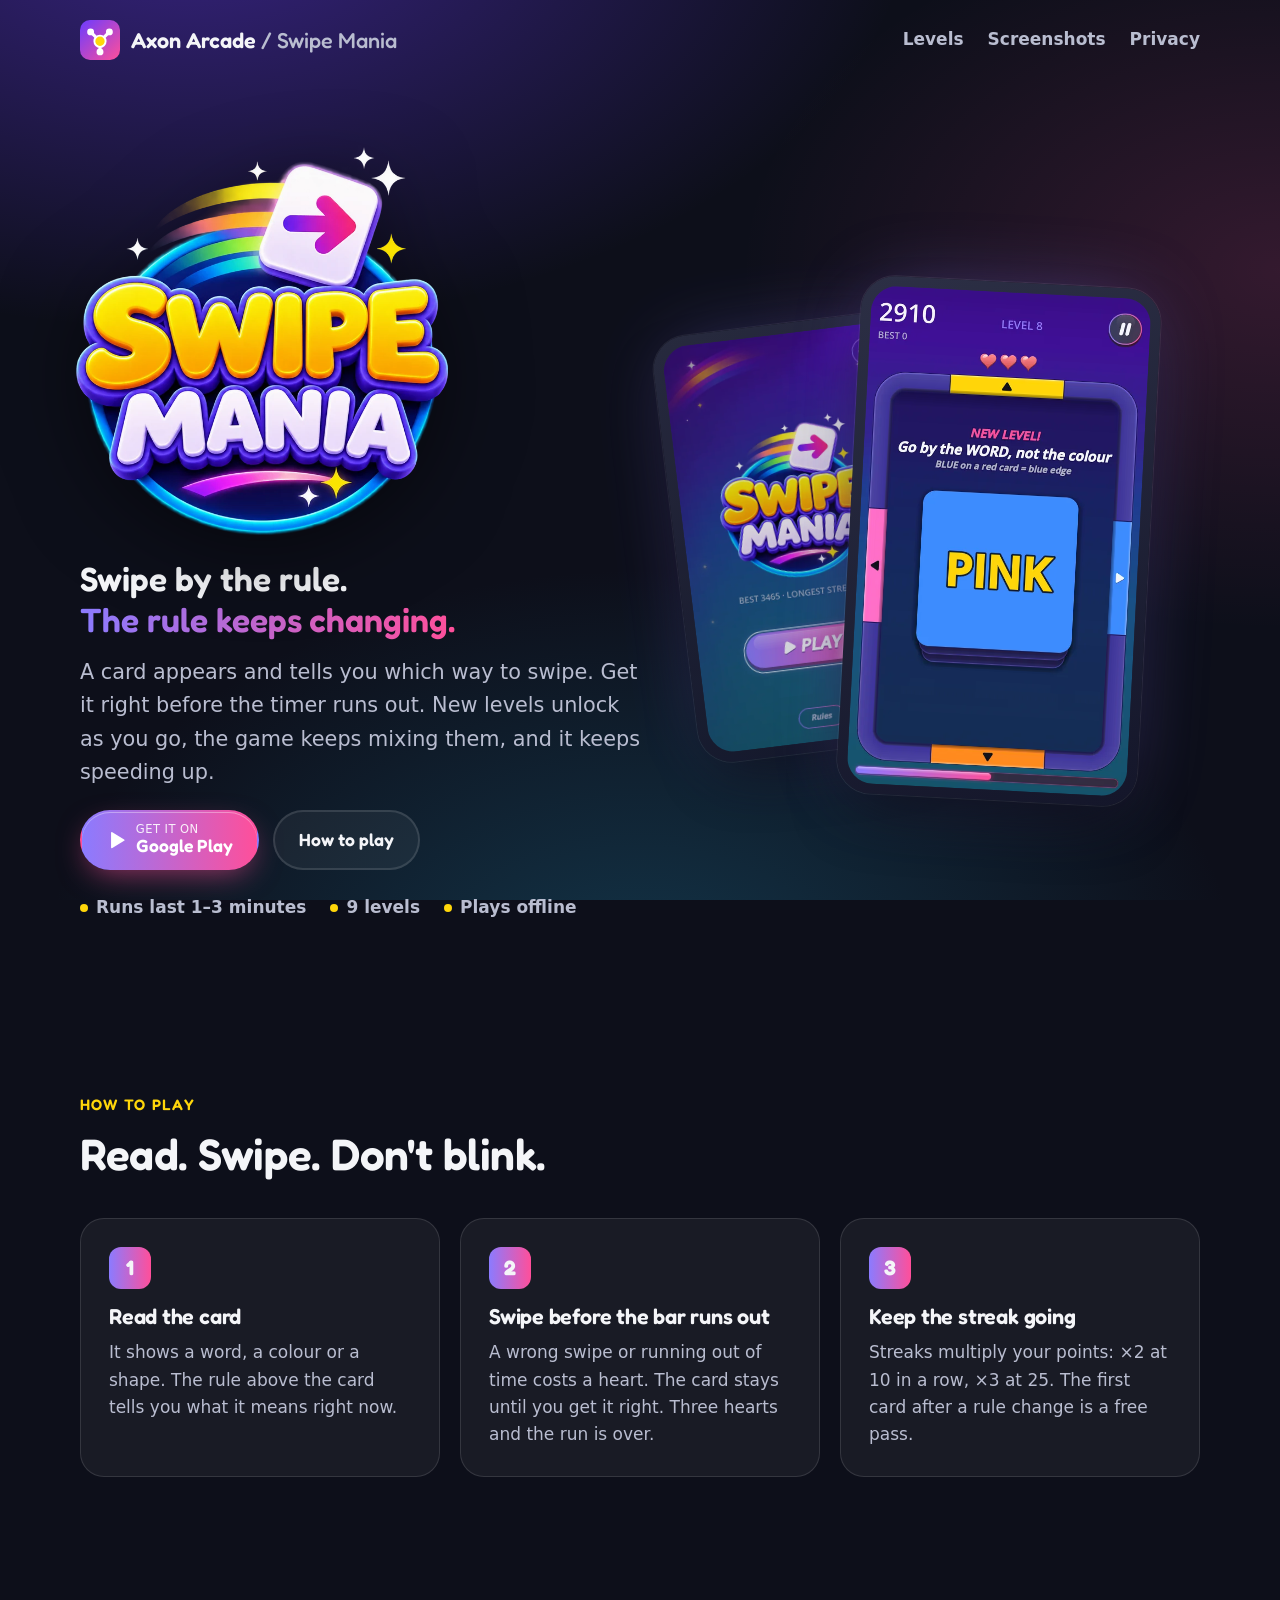
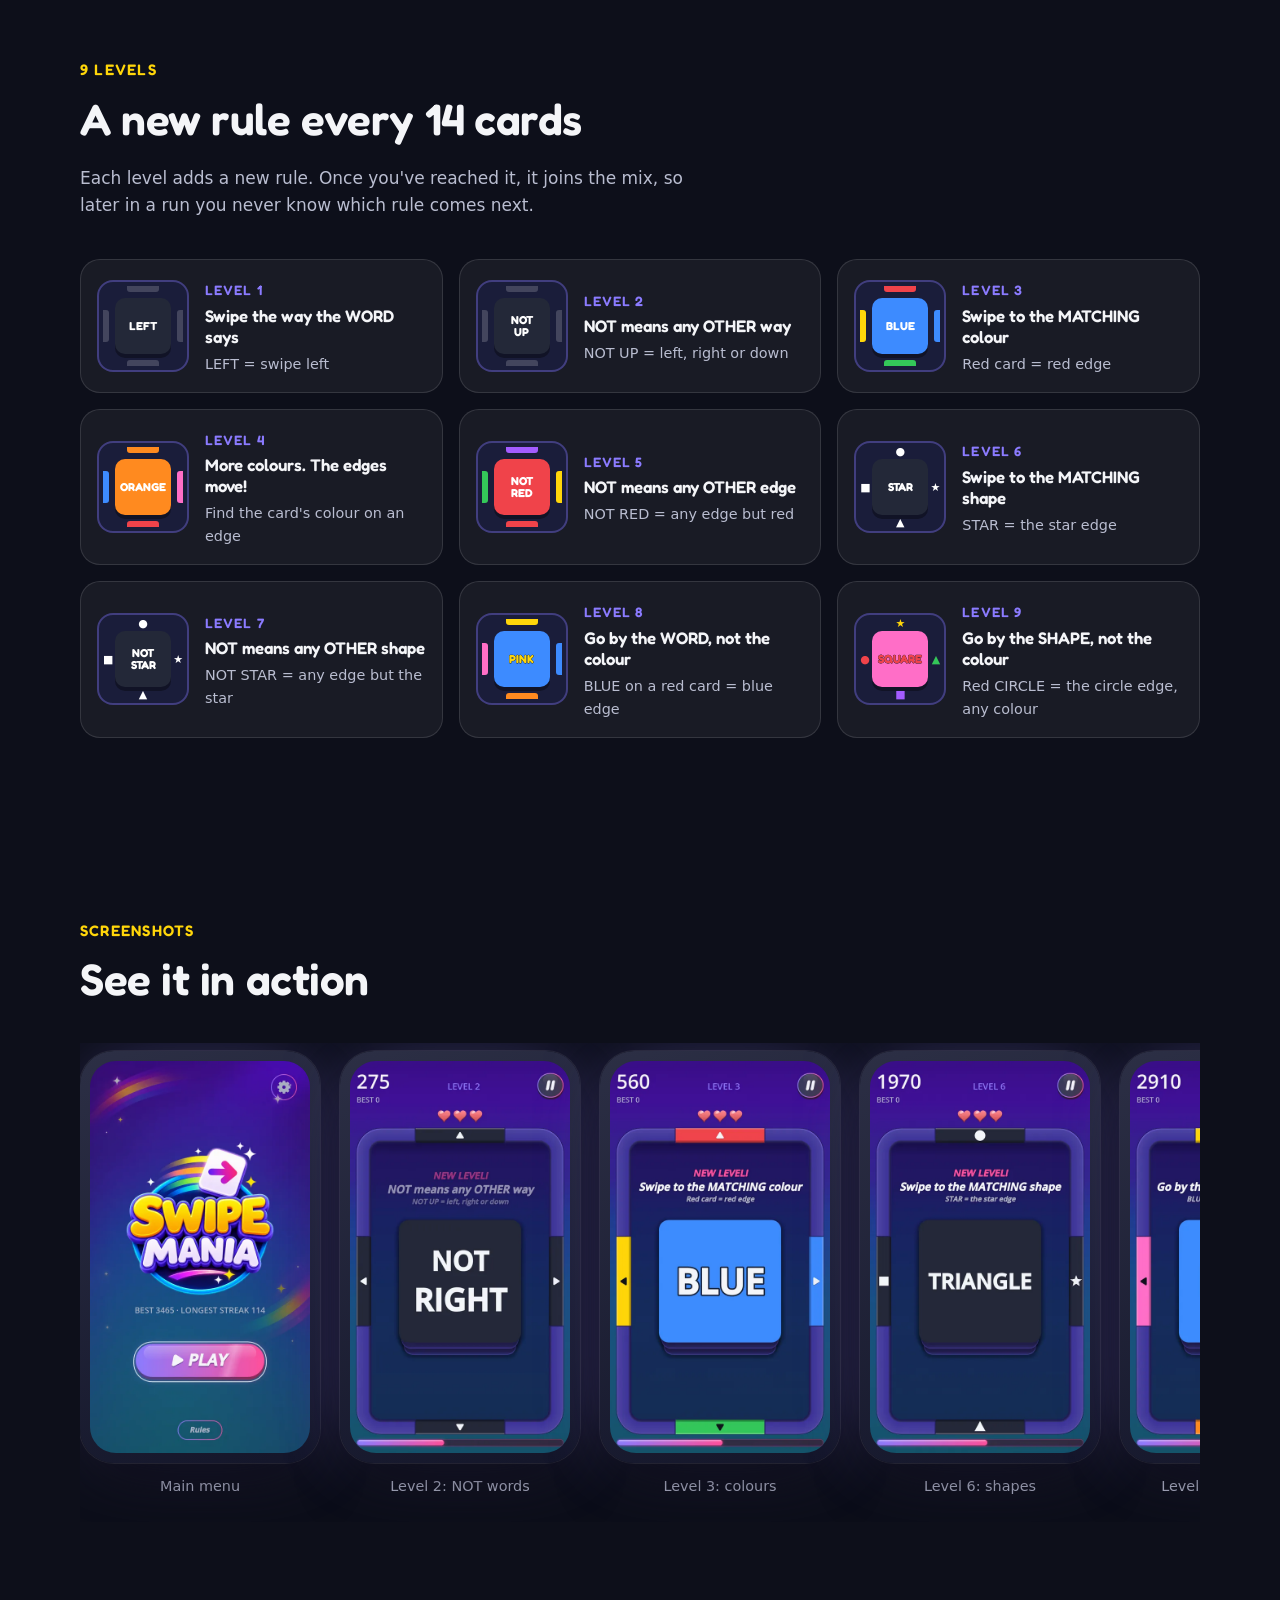
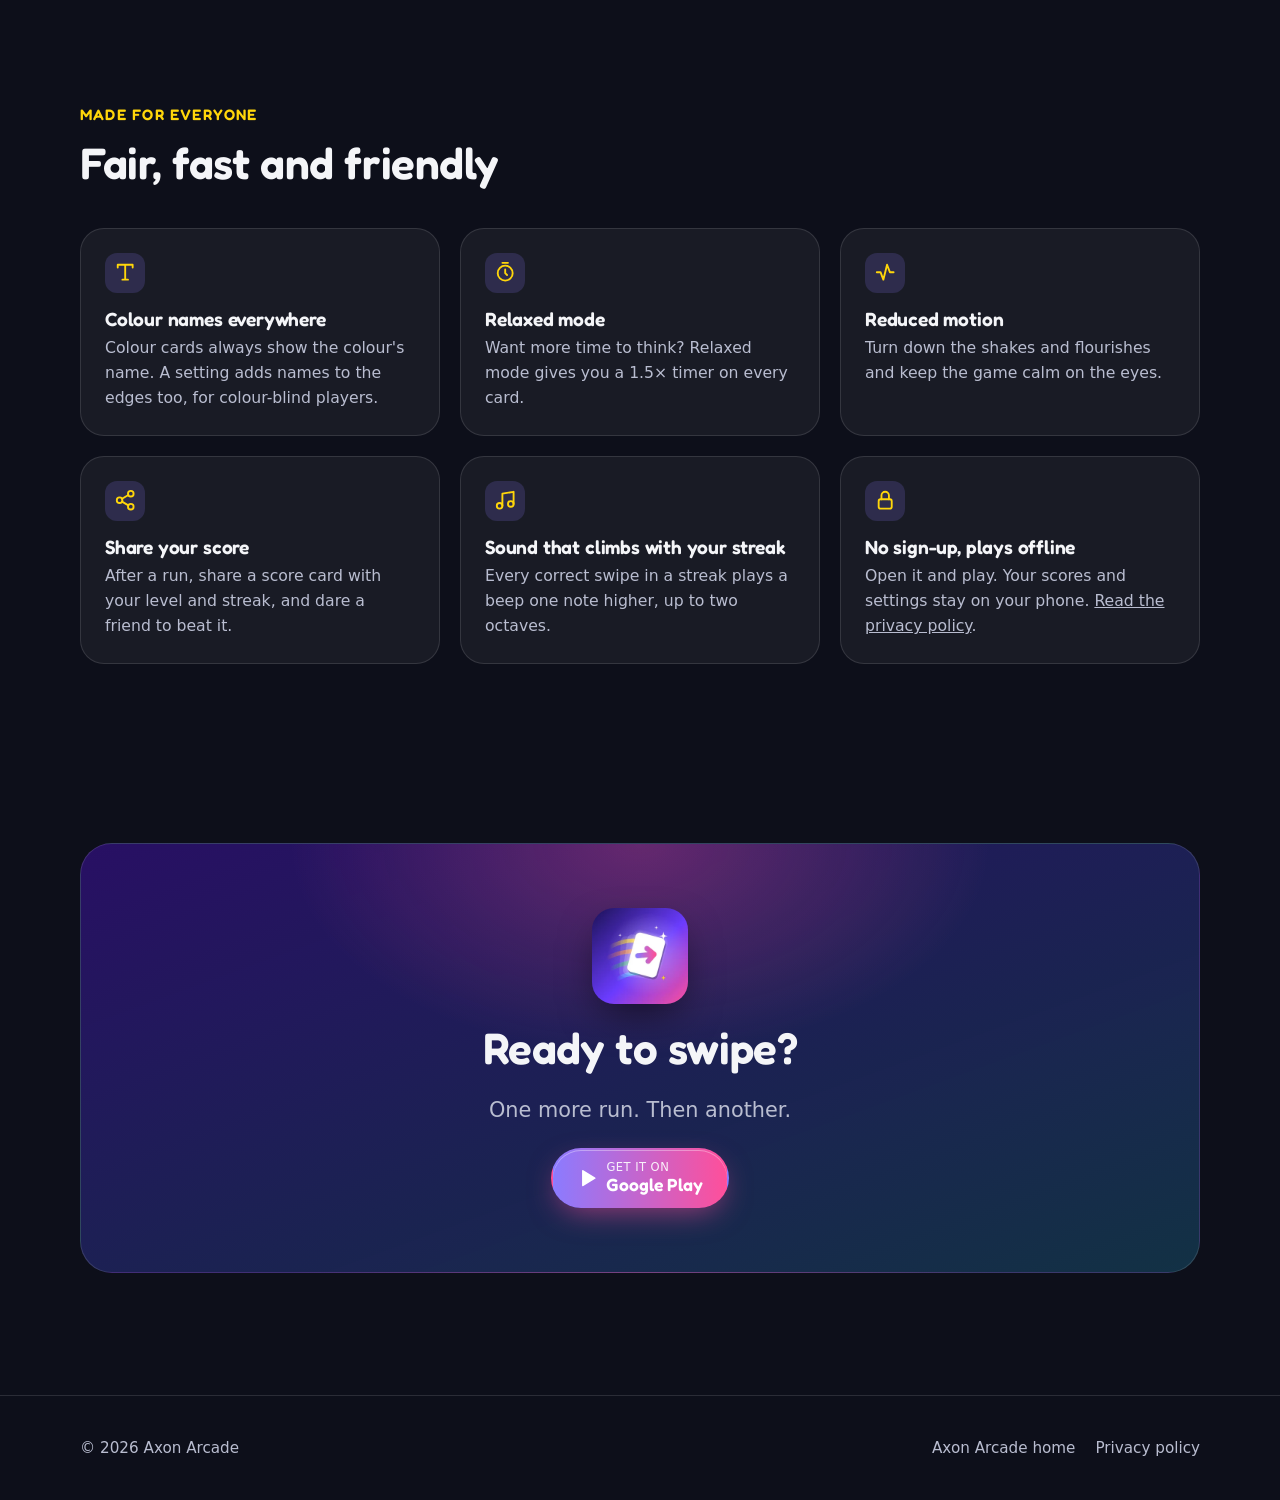
==== swipe-mania/index.html @ 4da435f3 "Initial Axon Arcade Page" ====
<!doctype html>
<html lang="en">
<head>
  <meta charset="utf-8">
  <meta name="viewport" content="width=device-width, initial-scale=1">
  <title>Swipe Mania — Swipe by the rule. The rule keeps changing.</title>
  <meta name="description" content="Swipe Mania is a fast rule-switching swipe game for Android. A card tells you which way to swipe; nine levels unlock and mix as the game speeds up.">
  <meta name="theme-color" content="#0d0f1a">
  <link rel="icon" href="../assets/img/swipe-mania/icon.svg" type="image/svg+xml">
  <link rel="apple-touch-icon" href="../assets/img/swipe-mania/apple-touch-icon.png">
  <link rel="preload" href="../assets/fonts/fredoka-latin.woff2" as="font" type="font/woff2" crossorigin>
  <link rel="stylesheet" href="../assets/css/site.css">

  <meta property="og:type" content="website">
  <meta property="og:site_name" content="Axon Arcade">
  <meta property="og:title" content="Swipe Mania">
  <meta property="og:description" content="Swipe by the rule. The rule keeps changing.">
  <meta property="og:image" content="https://axonarcade.github.io/AxonArcadeWeb/assets/img/swipe-mania/og.jpg">
  <meta property="og:image:width" content="1200">
  <meta property="og:image:height" content="630">
  <meta name="twitter:card" content="summary_large_image">
</head>
<body>
  <a class="skip" href="#main">Skip to content</a>

  <header class="site-header">
    <div class="wrap">
      <a class="brand" href="../" aria-label="Axon Arcade home">
        <img src="../assets/img/axon-mark.svg" alt="" width="40" height="40">
        <span>Axon Arcade <span class="crumb">/ Swipe Mania</span></span>
      </a>
      <nav class="nav" aria-label="Main">
        <a href="#levels">Levels</a>
        <a href="#screenshots">Screenshots</a>
        <a href="privacy.html">Privacy</a>
      </nav>
    </div>
  </header>

  <main id="main">
    <section class="game-hero wrap">
      <div>
        <h1 class="visually-hidden">Swipe Mania</h1>
        <img class="logo" src="../assets/img/swipe-mania/logo.webp" alt="Swipe Mania" width="692" height="720">
        <p class="tagline">Swipe by the rule.<br><span class="grad-text">The rule keeps changing.</span></p>
        <p class="lead">A card appears and tells you which way to swipe. Get it right before the timer runs out. New levels unlock as you go, the game keeps mixing them, and it keeps speeding up.</p>
        <div class="actions">
          <a class="btn btn-primary btn-store" href="https://play.google.com/store/apps/details?id=com.rdapps.swipemania">
            <svg viewBox="0 0 24 24" aria-hidden="true"><path fill="currentColor" d="M6 3.5v17a1 1 0 0 0 1.5.86l14-8.5a1 1 0 0 0 0-1.72l-14-8.5A1 1 0 0 0 6 3.5z"/></svg>
            <span><small>Get it on</small>Google Play</span>
          </a>
          <a class="btn btn-ghost" href="#how">How to play</a>
        </div>
        <ul class="facts">
          <li>Runs last 1–3 minutes</li>
          <li>9 levels</li>
          <li>Plays offline</li>
        </ul>
      </div>
      <div class="phones" aria-hidden="true">
        <div class="phone back"><img src="../assets/img/swipe-mania/menu.webp" alt="" width="540" height="960"></div>
        <div class="phone front"><img src="../assets/img/swipe-mania/level-8-tricky.webp" alt="" width="540" height="960"></div>
      </div>
    </section>

    <section class="section wrap" id="how" aria-labelledby="how-title">
      <div class="section-head">
        <span class="eyebrow">How to play</span>
        <h2 id="how-title">Read. Swipe. Don't blink.</h2>
      </div>
      <ol class="steps">
        <li>
          <h3>Read the card</h3>
          <p>It shows a word, a colour or a shape. The rule above the card tells you what it means right now.</p>
        </li>
        <li>
          <h3>Swipe before the bar runs out</h3>
          <p>A wrong swipe or running out of time costs a heart. The card stays until you get it right. Three hearts and the run is over.</p>
        </li>
        <li>
          <h3>Keep the streak going</h3>
          <p>Streaks multiply your points: ×2 at 10 in a row, ×3 at 25. The first card after a rule change is a free pass.</p>
        </li>
      </ol>
    </section>

    <section class="section wrap" id="levels" aria-labelledby="levels-title">
      <div class="section-head">
        <span class="eyebrow">9 levels</span>
        <h2 id="levels-title">A new rule every 14 cards</h2>
        <p>Each level adds a new rule. Once you've reached it, it joins the mix, so later in a run you never know which rule comes next.</p>
      </div>
      <ol class="levels">
        <li class="level">
          <div class="mini" aria-hidden="true">
            <span class="edge t"></span><span class="edge b"></span><span class="edge l"></span><span class="edge r"></span>
            <span class="card">LEFT</span>
          </div>
          <div>
            <span class="num">Level 1</span>
            <p class="rule">Swipe the way the WORD says</p>
            <p class="hint">LEFT = swipe left</p>
          </div>
        </li>
        <li class="level">
          <div class="mini" aria-hidden="true">
            <span class="edge t"></span><span class="edge b"></span><span class="edge l"></span><span class="edge r"></span>
            <span class="card">NOT<br>UP</span>
          </div>
          <div>
            <span class="num">Level 2</span>
            <p class="rule">NOT means any OTHER way</p>
            <p class="hint">NOT UP = left, right or down</p>
          </div>
        </li>
        <li class="level">
          <div class="mini" aria-hidden="true">
            <span class="edge t bg-red"></span><span class="edge b bg-green"></span><span class="edge l bg-yellow"></span><span class="edge r bg-blue"></span>
            <span class="card bg-blue">BLUE</span>
          </div>
          <div>
            <span class="num">Level 3</span>
            <p class="rule">Swipe to the MATCHING colour</p>
            <p class="hint">Red card = red edge</p>
          </div>
        </li>
        <li class="level">
          <div class="mini" aria-hidden="true">
            <span class="edge t bg-orange"></span><span class="edge b bg-red"></span><span class="edge l bg-blue"></span><span class="edge r bg-pink"></span>
            <span class="card bg-orange">ORANGE</span>
          </div>
          <div>
            <span class="num">Level 4</span>
            <p class="rule">More colours. The edges move!</p>
            <p class="hint">Find the card's colour on an edge</p>
          </div>
        </li>
        <li class="level">
          <div class="mini" aria-hidden="true">
            <span class="edge t bg-purple"></span><span class="edge b bg-red"></span><span class="edge l bg-green"></span><span class="edge r bg-yellow"></span>
            <span class="card bg-red">NOT<br>RED</span>
          </div>
          <div>
            <span class="num">Level 5</span>
            <p class="rule">NOT means any OTHER edge</p>
            <p class="hint">NOT RED = any edge but red</p>
          </div>
        </li>
        <li class="level">
          <div class="mini" aria-hidden="true">
            <span class="sym t">●</span><span class="sym b">▲</span><span class="sym l">■</span><span class="sym r">★</span>
            <span class="card">STAR</span>
          </div>
          <div>
            <span class="num">Level 6</span>
            <p class="rule">Swipe to the MATCHING shape</p>
            <p class="hint">STAR = the star edge</p>
          </div>
        </li>
        <li class="level">
          <div class="mini" aria-hidden="true">
            <span class="sym t">●</span><span class="sym b">▲</span><span class="sym l">■</span><span class="sym r">★</span>
            <span class="card">NOT<br>STAR</span>
          </div>
          <div>
            <span class="num">Level 7</span>
            <p class="rule">NOT means any OTHER shape</p>
            <p class="hint">NOT STAR = any edge but the star</p>
          </div>
        </li>
        <li class="level">
          <div class="mini" aria-hidden="true">
            <span class="edge t bg-yellow"></span><span class="edge b bg-orange"></span><span class="edge l bg-pink"></span><span class="edge r bg-blue"></span>
            <span class="card outlined bg-blue fg-yellow">PINK</span>
          </div>
          <div>
            <span class="num">Level 8</span>
            <p class="rule">Go by the WORD, not the colour</p>
            <p class="hint">BLUE on a red card = blue edge</p>
          </div>
        </li>
        <li class="level">
          <div class="mini" aria-hidden="true">
            <span class="sym t" style="--c:var(--c-yellow)">★</span><span class="sym b" style="--c:var(--c-purple)">■</span><span class="sym l" style="--c:var(--c-red)">●</span><span class="sym r" style="--c:var(--c-green)">▲</span>
            <span class="card outlined bg-pink fg-red">SQUARE</span>
          </div>
          <div>
            <span class="num">Level 9</span>
            <p class="rule">Go by the SHAPE, not the colour</p>
            <p class="hint">Red CIRCLE = the circle edge, any colour</p>
          </div>
        </li>
      </ol>
    </section>

    <section class="section" id="screenshots" aria-labelledby="shots-title">
      <div class="wrap">
        <div class="section-head">
          <span class="eyebrow">Screenshots</span>
          <h2 id="shots-title">See it in action</h2>
        </div>
        <ul class="shots">
          <li><figure><div class="phone"><img src="../assets/img/swipe-mania/menu.webp" alt="Swipe Mania main menu with the Play button and the player's best score" width="540" height="960" loading="lazy"></div><figcaption>Main menu</figcaption></figure></li>
          <li><figure><div class="phone"><img src="../assets/img/swipe-mania/level-2-not.webp" alt="Level 2: a card reading NOT RIGHT under the rule NOT means any OTHER way" width="540" height="960" loading="lazy"></div><figcaption>Level 2: NOT words</figcaption></figure></li>
          <li><figure><div class="phone"><img src="../assets/img/swipe-mania/level-3-colours.webp" alt="Level 3: a blue card reading BLUE, with red, yellow, blue and green edges" width="540" height="960" loading="lazy"></div><figcaption>Level 3: colours</figcaption></figure></li>
          <li><figure><div class="phone"><img src="../assets/img/swipe-mania/level-6-shapes.webp" alt="Level 6: a card reading TRIANGLE, with a circle, square, star and triangle on the edges" width="540" height="960" loading="lazy"></div><figcaption>Level 6: shapes</figcaption></figure></li>
          <li><figure><div class="phone"><img src="../assets/img/swipe-mania/level-8-tricky.webp" alt="Level 8: the word PINK printed in yellow on a blue card" width="540" height="960" loading="lazy"></div><figcaption>Level 8: tricky colours</figcaption></figure></li>
          <li><figure><div class="phone"><img src="../assets/img/swipe-mania/game-over.webp" alt="Run over screen showing a new best score of 3465" width="540" height="960" loading="lazy"></div><figcaption>Run over: share your score</figcaption></figure></li>
        </ul>
      </div>
    </section>

    <section class="section wrap" aria-labelledby="features-title">
      <div class="section-head">
        <span class="eyebrow">Made for everyone</span>
        <h2 id="features-title">Fair, fast and friendly</h2>
      </div>
      <div class="features">
        <div class="feature">
          <div class="icon" aria-hidden="true"><svg viewBox="0 0 24 24" fill="none" stroke="currentColor" stroke-width="2" stroke-linecap="round" stroke-linejoin="round"><path d="M4 7V4h16v3M9 20h6M12 4v16"/></svg></div>
          <h3>Colour names everywhere</h3>
          <p>Colour cards always show the colour's name. A setting adds names to the edges too, for colour-blind players.</p>
        </div>
        <div class="feature">
          <div class="icon" aria-hidden="true"><svg viewBox="0 0 24 24" fill="none" stroke="currentColor" stroke-width="2" stroke-linecap="round" stroke-linejoin="round"><circle cx="12" cy="13" r="8"/><path d="M12 9v4l2 2M9 2h6"/></svg></div>
          <h3>Relaxed mode</h3>
          <p>Want more time to think? Relaxed mode gives you a 1.5× timer on every card.</p>
        </div>
        <div class="feature">
          <div class="icon" aria-hidden="true"><svg viewBox="0 0 24 24" fill="none" stroke="currentColor" stroke-width="2" stroke-linecap="round" stroke-linejoin="round"><path d="M3 12h4l3 8 4-16 3 8h4"/></svg></div>
          <h3>Reduced motion</h3>
          <p>Turn down the shakes and flourishes and keep the game calm on the eyes.</p>
        </div>
        <div class="feature">
          <div class="icon" aria-hidden="true"><svg viewBox="0 0 24 24" fill="none" stroke="currentColor" stroke-width="2" stroke-linecap="round" stroke-linejoin="round"><circle cx="18" cy="5" r="3"/><circle cx="6" cy="12" r="3"/><circle cx="18" cy="19" r="3"/><path d="m8.6 13.5 6.8 4M15.4 6.5l-6.8 4"/></svg></div>
          <h3>Share your score</h3>
          <p>After a run, share a score card with your level and streak, and dare a friend to beat it.</p>
        </div>
        <div class="feature">
          <div class="icon" aria-hidden="true"><svg viewBox="0 0 24 24" fill="none" stroke="currentColor" stroke-width="2" stroke-linecap="round" stroke-linejoin="round"><path d="M9 18V5l12-2v13"/><circle cx="6" cy="18" r="3"/><circle cx="18" cy="16" r="3"/></svg></div>
          <h3>Sound that climbs with your streak</h3>
          <p>Every correct swipe in a streak plays a beep one note higher, up to two octaves.</p>
        </div>
        <div class="feature">
          <div class="icon" aria-hidden="true"><svg viewBox="0 0 24 24" fill="none" stroke="currentColor" stroke-width="2" stroke-linecap="round" stroke-linejoin="round"><rect x="5" y="11" width="14" height="10" rx="2"/><path d="M8 11V7a4 4 0 0 1 8 0v4"/></svg></div>
          <h3>No sign-up, plays offline</h3>
          <p>Open it and play. Your scores and settings stay on your phone. <a href="privacy.html">Read the privacy policy</a>.</p>
        </div>
      </div>
    </section>

    <section class="section wrap">
      <div class="cta">
        <img src="../assets/img/swipe-mania/icon-256.webp" alt="" width="96" height="96">
        <h2>Ready to swipe?</h2>
        <p class="lead">One more run. Then another.</p>
        <div class="actions">
          <a class="btn btn-primary btn-store" href="https://play.google.com/store/apps/details?id=com.rdapps.swipemania">
            <svg viewBox="0 0 24 24" aria-hidden="true"><path fill="currentColor" d="M6 3.5v17a1 1 0 0 0 1.5.86l14-8.5a1 1 0 0 0 0-1.72l-14-8.5A1 1 0 0 0 6 3.5z"/></svg>
            <span><small>Get it on</small>Google Play</span>
          </a>
        </div>
      </div>
    </section>
  </main>

  <footer class="site-footer">
    <div class="wrap">
      <span>© 2026 Axon Arcade</span>
      <nav aria-label="Footer">
        <a href="../">Axon Arcade home</a>
        <a href="privacy.html">Privacy policy</a>
      </nav>
    </div>
  </footer>
</body>
</html>
---- assets/css/site.css ----
/* Axon Arcade — shared styles for every page.
   Colours come from Swipe Mania's palette (scripts/core/palette.gd) so the
   studio site and the game look like they belong together. */

@font-face {
  font-family: "Fredoka";
  src: url("../fonts/fredoka-latin.woff2") format("woff2");
  font-weight: 300 700;
  font-style: normal;
  font-display: swap;
}

:root {
  --bg: #0d0f1a;
  --bg-indigo: #3a1096;
  --bg-teal: #185470;
  --surface: rgba(255, 255, 255, 0.05);
  --surface-strong: rgba(255, 255, 255, 0.08);
  --line: rgba(255, 255, 255, 0.12);
  --text: #f4f5f8;
  --muted: #b9bdd0;
  --accent: #8b7bff;
  --pink: #ff4f9a;
  --yellow: #ffd60a;
  --grad: linear-gradient(90deg, #8b7bff 0%, #ff4f9a 100%);
  --rainbow: linear-gradient(90deg, #ffd60a 0 25%, #ff8a1f 25% 50%, #34c759 50% 75%, #3dd5ff 75% 100%);

  /* Game colours, used by the level cards. */
  --c-red: #f0434a;
  --c-blue: #3d8bff;
  --c-green: #34c759;
  --c-yellow: #ffd60a;
  --c-orange: #ff8a1f;
  --c-purple: #a35cff;
  --c-pink: #ff6ec7;
  --c-card: #232838;

  --display: "Fredoka", ui-rounded, "SF Pro Rounded", system-ui, sans-serif;
  --body: system-ui, -apple-system, "Segoe UI", Roboto, "Helvetica Neue", Arial, sans-serif;
  --radius: 24px;
  --wrap: 1120px;
}

*,
*::before,
*::after {
  box-sizing: border-box;
}

html {
  scroll-behavior: smooth;
  -webkit-text-size-adjust: 100%;
}

body {
  margin: 0;
  min-height: 100vh;
  background:
    radial-gradient(1200px 700px at 15% -10%, rgba(107, 60, 255, 0.45), transparent 60%),
    radial-gradient(900px 600px at 100% 30%, rgba(255, 79, 154, 0.16), transparent 60%),
    radial-gradient(1000px 700px at 50% 110%, rgba(24, 84, 112, 0.55), transparent 60%),
    var(--bg);
  background-attachment: fixed;
  color: var(--text);
  font-family: var(--body);
  font-size: 1.0625rem;
  line-height: 1.6;
}

img {
  max-width: 100%;
  height: auto;
  display: block;
}

a {
  color: inherit;
}

a:focus-visible,
button:focus-visible {
  outline: 3px solid var(--yellow);
  outline-offset: 3px;
  border-radius: 8px;
}

h1,
h2,
h3 {
  font-family: var(--display);
  font-weight: 600;
  line-height: 1.1;
  margin: 0 0 0.5em;
  letter-spacing: -0.01em;
}

h1 {
  font-size: clamp(2.6rem, 6vw + 1rem, 4.75rem);
  font-weight: 700;
}

h2 {
  font-size: clamp(1.9rem, 2.5vw + 1rem, 2.75rem);
}

h3 {
  font-size: 1.35rem;
}

p {
  margin: 0 0 1em;
}

.wrap {
  width: min(100% - 2.5rem, var(--wrap));
  margin-inline: auto;
}

.skip {
  position: absolute;
  left: -999px;
  top: 0;
  background: var(--yellow);
  color: #000;
  padding: 0.6rem 1rem;
  z-index: 10;
}

.skip:focus {
  left: 1rem;
  top: 1rem;
}

/* ---------- Header ---------- */

.site-header {
  padding-block: 1.25rem;
}

.site-header .wrap {
  display: flex;
  align-items: center;
  justify-content: space-between;
  gap: 1rem;
}

.brand {
  display: inline-flex;
  align-items: center;
  gap: 0.7rem;
  text-decoration: none;
  font-family: var(--display);
  font-weight: 600;
  font-size: 1.35rem;
}

.brand {
  white-space: nowrap;
}

.brand img {
  width: 40px;
  height: 40px;
}

.brand .crumb {
  color: var(--muted);
  font-weight: 500;
}

.nav {
  display: flex;
  gap: 1.5rem;
  font-weight: 600;
}

.nav a {
  white-space: nowrap;
  text-decoration: none;
  color: var(--muted);
}

.nav a:hover {
  color: var(--text);
}

/* ---------- Buttons ---------- */

.btn {
  display: inline-flex;
  align-items: center;
  gap: 0.6rem;
  padding: 0.85rem 1.5rem;
  border-radius: 999px;
  font-family: var(--display);
  font-weight: 600;
  font-size: 1.1rem;
  text-decoration: none;
  border: 2px solid transparent;
  transition: transform 0.15s ease, box-shadow 0.15s ease, background-color 0.15s ease;
}

.btn:hover {
  transform: translateY(-2px);
}

.btn-primary {
  background: var(--grad);
  color: #fff;
  box-shadow: 0 10px 30px -8px rgba(255, 79, 154, 0.6), inset 0 1px 0 rgba(255, 255, 255, 0.35);
}

.btn-ghost {
  border-color: var(--line);
  background: var(--surface);
  color: var(--text);
}

.btn-ghost:hover {
  background: var(--surface-strong);
}

.btn svg {
  width: 1.15em;
  height: 1.15em;
  flex: none;
}

.btn-store {
  flex-direction: row;
  line-height: 1.15;
  text-align: left;
  padding-block: 0.7rem;
}

.btn-store small {
  display: block;
  font-family: var(--body);
  font-weight: 500;
  font-size: 0.72rem;
  letter-spacing: 0.04em;
  text-transform: uppercase;
  opacity: 0.9;
}

.actions {
  display: flex;
  flex-wrap: wrap;
  gap: 0.9rem;
}

/* ---------- Bits ---------- */

.eyebrow {
  display: inline-block;
  font-family: var(--display);
  font-weight: 600;
  font-size: 0.95rem;
  letter-spacing: 0.08em;
  text-transform: uppercase;
  color: var(--yellow);
  margin-bottom: 0.75rem;
}

.rainbow-rule {
  width: 120px;
  height: 6px;
  border-radius: 6px;
  background: var(--rainbow);
  margin: 0 0 1.5rem;
}

.lead {
  font-size: clamp(1.1rem, 0.6vw + 1rem, 1.3rem);
  color: var(--muted);
  max-width: 38rem;
}

.grad-text {
  background: var(--grad);
  -webkit-background-clip: text;
  background-clip: text;
  color: transparent;
}

.section {
  padding-block: clamp(3.5rem, 7vw, 6rem);
}

.section-head {
  margin-bottom: 2.5rem;
}

.section-head p {
  color: var(--muted);
  max-width: 40rem;
}

.chip {
  display: inline-flex;
  align-items: center;
  gap: 0.4rem;
  padding: 0.25rem 0.75rem;
  border-radius: 999px;
  border: 1px solid var(--line);
  background: var(--surface);
  font-size: 0.85rem;
  font-weight: 600;
  color: var(--muted);
}

.chip.new {
  border-color: transparent;
  background: var(--yellow);
  color: #1a1300;
}

.chips {
  display: flex;
  flex-wrap: wrap;
  gap: 0.5rem;
  margin-bottom: 1.5rem;
}

/* Phone frame around a 9:16 screenshot. */
.phone {
  position: relative;
  border-radius: 34px;
  padding: 10px;
  background: linear-gradient(160deg, #2c2f45, #14162a);
  box-shadow:
    0 0 0 1px rgba(255, 255, 255, 0.08),
    0 30px 60px -20px rgba(0, 0, 0, 0.7),
    0 0 80px -20px rgba(139, 123, 255, 0.45);
}

.phone img {
  border-radius: 26px;
  aspect-ratio: 9 / 16;
  width: 100%;
  object-fit: cover;
}

/* ---------- Home: hero ---------- */

.hero {
  padding-block: clamp(3rem, 8vw, 7rem) clamp(2rem, 5vw, 4rem);
}

.hero {
  display: grid;
  grid-template-columns: 1fr;
  gap: 2.5rem;
  align-items: center;
}

.hero h1 {
  max-width: 15ch;
}

.hero + .section {
  padding-top: clamp(1.5rem, 4vw, 3rem);
}

/* Three in-game cards mid-swipe, with the colour streaks from the app icon. */
.hero-art {
  position: relative;
  width: min(100%, 300px);
  aspect-ratio: 1;
  margin-inline: auto;
}

.hero-art::before {
  content: "";
  position: absolute;
  inset: -10%;
  background: radial-gradient(closest-side, rgba(139, 123, 255, 0.45), transparent);
}

.big-card {
  position: absolute;
  width: 48%;
  aspect-ratio: 1;
  border-radius: 18%;
  display: grid;
  place-items: center;
  text-align: center;
  font-family: var(--display);
  font-weight: 700;
  font-size: clamp(1.3rem, 2.6vw + 0.6rem, 2.3rem);
  line-height: 1.05;
  color: #fff;
  background: var(--c-card);
  box-shadow: 0 10px 0 rgba(0, 0, 0, 0.3), 0 30px 60px -10px rgba(0, 0, 0, 0.6);
  animation: float 6s ease-in-out infinite;
}

.big-card.outlined {
  -webkit-text-stroke: 2px #111;
  paint-order: stroke fill;
}

.big-card.c1 { left: 2%; top: 6%; rotate: -14deg; animation-delay: -2s; }
.big-card.c2 { right: 0; top: 0; rotate: 11deg; animation-delay: -4s; }
.big-card.c3 { left: 30%; top: 44%; rotate: -4deg; }

.streak {
  position: absolute;
  left: -6%;
  width: 40%;
  height: 4.5%;
  border-radius: 99px;
  rotate: -10deg;
  background: linear-gradient(90deg, transparent, var(--c));
}

.streak.s1 { top: 56%; --c: var(--c-yellow); }
.streak.s2 { top: 64%; left: -10%; --c: var(--c-orange); }
.streak.s3 { top: 72%; --c: var(--c-green); }
.streak.s4 { top: 80%; left: 2%; width: 32%; --c: #3dd5ff; }

.spark {
  position: absolute;
  line-height: 1;
  color: #fff;
}

.spark.k1 { right: 6%; top: 52%; font-size: 2.2rem; color: var(--yellow); }
.spark.k2 { left: 44%; top: -2%; font-size: 1.5rem; }
.spark.k3 { right: 2%; bottom: 2%; font-size: 1.2rem; opacity: 0.8; }

@keyframes float {
  0%, 100% { translate: 0 0; }
  50% { translate: 0 -8px; }
}

/* ---------- Home: game card ---------- */

.game-card {
  display: grid;
  grid-template-columns: 1fr;
  gap: 2rem;
  align-items: center;
  padding: clamp(1.5rem, 4vw, 3rem);
  border-radius: calc(var(--radius) + 8px);
  background:
    radial-gradient(600px 400px at 0% 0%, rgba(107, 60, 255, 0.35), transparent 70%),
    linear-gradient(160deg, rgba(58, 16, 150, 0.55), rgba(24, 84, 112, 0.45));
  border: 1px solid var(--line);
  position: relative;
  overflow: hidden;
}

.game-card .logo {
  width: min(300px, 70%);
  margin-bottom: 1rem;
  filter: drop-shadow(0 12px 30px rgba(0, 0, 0, 0.45));
}

.game-card h3 {
  font-size: clamp(1.6rem, 1.5vw + 1rem, 2.1rem);
}

.game-card .tagline {
  font-family: var(--display);
  font-size: 1.3rem;
  font-weight: 500;
  color: var(--yellow);
  margin-bottom: 0.75rem;
}

.game-card p {
  color: var(--muted);
  max-width: 34rem;
}

.game-card .phones {
  display: flex;
  justify-content: center;
  gap: 1rem;
}

.game-card .phone {
  width: min(220px, 45%);
}

.game-card .phone:nth-child(2) {
  transform: translateY(2rem) rotate(4deg);
}

.game-card .phone:first-child {
  transform: rotate(-3deg);
}

.coming-soon {
  margin-top: 1.5rem;
  padding: 1.5rem 2rem;
  border-radius: var(--radius);
  border: 2px dashed var(--line);
  color: var(--muted);
  display: flex;
  align-items: center;
  gap: 1rem;
}

.coming-soon strong {
  color: var(--text);
  font-family: var(--display);
  font-weight: 600;
  font-size: 1.15rem;
}

.coming-soon .dots {
  display: flex;
  gap: 6px;
  flex: none;
}

.coming-soon .dots span {
  width: 10px;
  height: 10px;
  border-radius: 50%;
  background: var(--accent);
  animation: pulse 1.4s ease-in-out infinite;
}

.coming-soon .dots span:nth-child(2) {
  animation-delay: 0.2s;
  background: var(--pink);
}

.coming-soon .dots span:nth-child(3) {
  animation-delay: 0.4s;
  background: var(--yellow);
}

@keyframes pulse {
  0%, 100% { opacity: 0.3; transform: scale(0.8); }
  50% { opacity: 1; transform: scale(1); }
}

/* ---------- Game page: hero ---------- */

.game-hero {
  display: grid;
  grid-template-columns: 1fr;
  gap: 3rem;
  align-items: center;
  padding-block: clamp(2rem, 5vw, 4rem);
}

.game-hero .logo {
  width: min(380px, 80%);
  margin: 0 0 1.25rem -0.5rem;
  filter: drop-shadow(0 16px 40px rgba(0, 0, 0, 0.5));
}

.game-hero .tagline {
  font-family: var(--display);
  font-weight: 600;
  font-size: clamp(1.5rem, 1.5vw + 1rem, 2.1rem);
  line-height: 1.2;
  margin-bottom: 1rem;
}

.game-hero .phones {
  position: relative;
  display: flex;
  justify-content: center;
}

.game-hero .phone {
  width: min(300px, 70%);
}

.game-hero .phone.back {
  position: absolute;
  width: min(250px, 58%);
  left: 50%;
  top: 8%;
  transform: translateX(-108%) rotate(-7deg);
  opacity: 0.85;
  z-index: 0;
}

.game-hero .phone.front {
  z-index: 1;
  transform: translateX(18%) rotate(3deg);
}

.facts {
  display: flex;
  flex-wrap: wrap;
  gap: 0.5rem 1.5rem;
  margin-top: 1.5rem;
  padding: 0;
  list-style: none;
  color: var(--muted);
  font-weight: 600;
}

.facts li::before {
  content: "";
  display: inline-block;
  width: 8px;
  height: 8px;
  border-radius: 50%;
  background: var(--yellow);
  margin-right: 0.5rem;
  vertical-align: middle;
}

/* ---------- Game page: steps ---------- */

.steps {
  display: grid;
  grid-template-columns: 1fr;
  gap: 1.25rem;
  counter-reset: step;
  list-style: none;
  padding: 0;
  margin: 0;
}

.steps li {
  position: relative;
  padding: 1.75rem;
  border-radius: var(--radius);
  background: var(--surface);
  border: 1px solid var(--line);
}

.steps li::before {
  counter-increment: step;
  content: counter(step);
  display: grid;
  place-items: center;
  width: 2.6rem;
  height: 2.6rem;
  border-radius: 12px;
  background: var(--grad);
  font-family: var(--display);
  font-weight: 700;
  font-size: 1.3rem;
  margin-bottom: 1rem;
}

.steps p {
  color: var(--muted);
  margin: 0;
}

/* ---------- Game page: levels ---------- */

.levels {
  display: grid;
  grid-template-columns: 1fr;
  gap: 1rem;
  list-style: none;
  padding: 0;
  margin: 0;
}

.level {
  display: grid;
  grid-template-columns: 92px 1fr;
  gap: 1rem;
  align-items: center;
  padding: 1rem;
  border-radius: 20px;
  background: var(--surface);
  border: 1px solid var(--line);
}

.level .num {
  font-family: var(--display);
  font-weight: 600;
  font-size: 0.85rem;
  letter-spacing: 0.08em;
  text-transform: uppercase;
  color: var(--accent);
}

.level .rule {
  font-family: var(--display);
  font-weight: 600;
  font-size: 1.05rem;
  line-height: 1.25;
  margin: 0.15rem 0 0.3rem;
}

.level .hint {
  font-size: 0.9rem;
  color: var(--muted);
  margin: 0;
}

/* A tiny version of the in-game card, with its four coloured edges. */
.mini {
  position: relative;
  width: 92px;
  height: 92px;
  border-radius: 16px;
  background: #1a1d3a;
  border: 2px solid rgba(139, 123, 255, 0.35);
}

.mini .card {
  position: absolute;
  inset: 16px;
  border-radius: 10px;
  background: var(--c-card);
  display: grid;
  place-items: center;
  text-align: center;
  font-family: var(--display);
  font-weight: 700;
  font-size: 0.72rem;
  line-height: 1.05;
  color: #fff;
  box-shadow: 0 4px 0 rgba(0, 0, 0, 0.35);
}

.mini .card.outlined {
  -webkit-text-stroke: 0.6px #111;
  paint-order: stroke fill;
}

.mini .edge {
  position: absolute;
  background: rgba(255, 255, 255, 0.18);
}

.mini .edge.t,
.mini .edge.b {
  left: 28px;
  right: 28px;
  height: 6px;
}

.mini .edge.l,
.mini .edge.r {
  top: 28px;
  bottom: 28px;
  width: 6px;
}

.mini .edge.t { top: 4px; border-radius: 0 0 3px 3px; }
.mini .edge.b { bottom: 4px; border-radius: 3px 3px 0 0; }
.mini .edge.l { left: 4px; border-radius: 0 3px 3px 0; }
.mini .edge.r { right: 4px; border-radius: 3px 0 0 3px; }

.mini .sym {
  position: absolute;
  font-size: 11px;
  line-height: 1;
  color: var(--c, #fff);
}

.mini .sym.t { top: 3px; left: 50%; translate: -50% 0; }
.mini .sym.b { bottom: 3px; left: 50%; translate: -50% 0; }
.mini .sym.l { left: 4px; top: 50%; translate: 0 -50%; }
.mini .sym.r { right: 4px; top: 50%; translate: 0 -50%; }

.bg-red { background: var(--c-red) !important; }
.bg-blue { background: var(--c-blue) !important; }
.bg-green { background: var(--c-green) !important; }
.bg-yellow { background: var(--c-yellow) !important; }
.bg-orange { background: var(--c-orange) !important; }
.bg-purple { background: var(--c-purple) !important; }
.bg-pink { background: var(--c-pink) !important; }
.fg-yellow { color: var(--c-yellow) !important; }
.fg-red { color: var(--c-red) !important; }

/* ---------- Game page: screenshots ---------- */

.shots {
  display: grid;
  grid-auto-flow: column;
  grid-auto-columns: min(240px, 62vw);
  gap: 1.25rem;
  overflow-x: auto;
  scroll-snap-type: x mandatory;
  padding: 0.5rem 0 1.5rem;
  margin: 0;
  list-style: none;
  scrollbar-color: var(--accent) transparent;
}

.shots li {
  scroll-snap-align: start;
}

.shots figcaption {
  margin-top: 0.75rem;
  font-size: 0.9rem;
  color: var(--muted);
  text-align: center;
}

/* ---------- Game page: features ---------- */

.features {
  display: grid;
  grid-template-columns: repeat(auto-fill, minmax(min(100%, 300px), 1fr));
  gap: 1.25rem;
}

.feature {
  padding: 1.5rem;
  border-radius: var(--radius);
  background: var(--surface);
  border: 1px solid var(--line);
}

.feature .icon {
  width: 2.5rem;
  height: 2.5rem;
  border-radius: 12px;
  display: grid;
  place-items: center;
  margin-bottom: 1rem;
  background: rgba(139, 123, 255, 0.18);
  color: var(--yellow);
}

.feature .icon svg {
  width: 1.4rem;
  height: 1.4rem;
}

.feature h3 {
  font-size: 1.2rem;
  margin-bottom: 0.35rem;
}

.feature p {
  color: var(--muted);
  margin: 0;
  font-size: 0.98rem;
}

.cta {
  text-align: center;
  padding: clamp(2.5rem, 6vw, 4rem) 1.5rem;
  border-radius: calc(var(--radius) + 8px);
  background:
    radial-gradient(500px 300px at 50% 0%, rgba(255, 79, 154, 0.3), transparent 70%),
    linear-gradient(160deg, rgba(58, 16, 150, 0.6), rgba(24, 84, 112, 0.5));
  border: 1px solid var(--line);
}

.cta img {
  width: 96px;
  height: 96px;
  border-radius: 22px;
  margin: 0 auto 1.25rem;
  box-shadow: 0 16px 40px -10px rgba(0, 0, 0, 0.6);
}

.cta .actions {
  justify-content: center;
}

/* ---------- Prose (privacy policy) ---------- */

.prose {
  max-width: 44rem;
  padding-block: clamp(2rem, 5vw, 4rem);
}

.prose h1 {
  font-size: clamp(2.2rem, 3vw + 1rem, 3.2rem);
}

.prose h2 {
  font-size: 1.5rem;
  margin-top: 2.25rem;
}

.prose p,
.prose li {
  color: #d9dbe6;
}

.prose ul {
  padding-left: 1.25rem;
}

.prose li {
  margin-bottom: 0.4rem;
}

.prose .meta {
  color: var(--muted);
}

.prose .summary {
  padding: 1.25rem 1.5rem;
  border-radius: 18px;
  background: var(--surface);
  border: 1px solid var(--line);
  border-left: 4px solid var(--yellow);
}

/* ---------- 404 ---------- */

.lost {
  text-align: center;
  padding-block: clamp(4rem, 12vw, 9rem);
}

.lost .big {
  font-family: var(--display);
  font-weight: 700;
  font-size: clamp(5rem, 18vw, 10rem);
  line-height: 1;
  margin-bottom: 0.5rem;
}

.lost .actions {
  justify-content: center;
  margin-top: 2rem;
}

/* ---------- Footer ---------- */

.site-footer {
  margin-top: 2rem;
  padding-block: 2.5rem;
  border-top: 1px solid var(--line);
  color: var(--muted);
  font-size: 0.95rem;
}

.site-footer .wrap {
  display: flex;
  flex-wrap: wrap;
  align-items: center;
  justify-content: space-between;
  gap: 1rem;
}

.site-footer nav {
  display: flex;
  flex-wrap: wrap;
  gap: 1.25rem;
}

.site-footer a {
  text-decoration: none;
}

.site-footer a:hover {
  color: var(--text);
  text-decoration: underline;
}

/* ---------- Wider screens ---------- */

@media (min-width: 600px) {
  .levels {
    grid-template-columns: repeat(2, 1fr);
  }
}

@media (min-width: 960px) {
  .levels {
    grid-template-columns: repeat(3, 1fr);
  }
}

@media (max-width: 819px) {
  .game-hero .phone.back {
    display: none;
  }

  .game-hero .phone.front {
    transform: rotate(2deg);
  }
}

@media (min-width: 820px) {
  .hero {
    grid-template-columns: 1.25fr 1fr;
  }

  .hero-art {
    width: min(100%, 440px);
  }

  .game-card {
    grid-template-columns: 1.15fr 1fr;
  }

  .game-hero {
    grid-template-columns: 1.1fr 1fr;
  }

  .steps {
    grid-template-columns: repeat(3, 1fr);
  }
}

@media (max-width: 560px) {
  .site-header .wrap {
    flex-wrap: wrap;
  }

  .nav {
    gap: 1rem;
    font-size: 0.95rem;
  }

  .brand .crumb {
    display: none;
  }

  .coming-soon {
    flex-direction: column;
    align-items: flex-start;
  }
}

@media (prefers-reduced-motion: reduce) {
  html {
    scroll-behavior: auto;
  }

  *,
  *::before,
  *::after {
    animation: none !important;
    transition: none !important;
  }
}

/* ---------- Helpers ---------- */

.visually-hidden {
  position: absolute;
  width: 1px;
  height: 1px;
  overflow: hidden;
  clip: rect(0 0 0 0);
  white-space: nowrap;
}

.shots figure {
  margin: 0;
}

.cta .lead {
  margin-inline: auto;
}

.lost .lead {
  margin-inline: auto;
}

/* The hero glow can reach past the page edge on mid-size screens. */
body {
  overflow-x: clip;
}
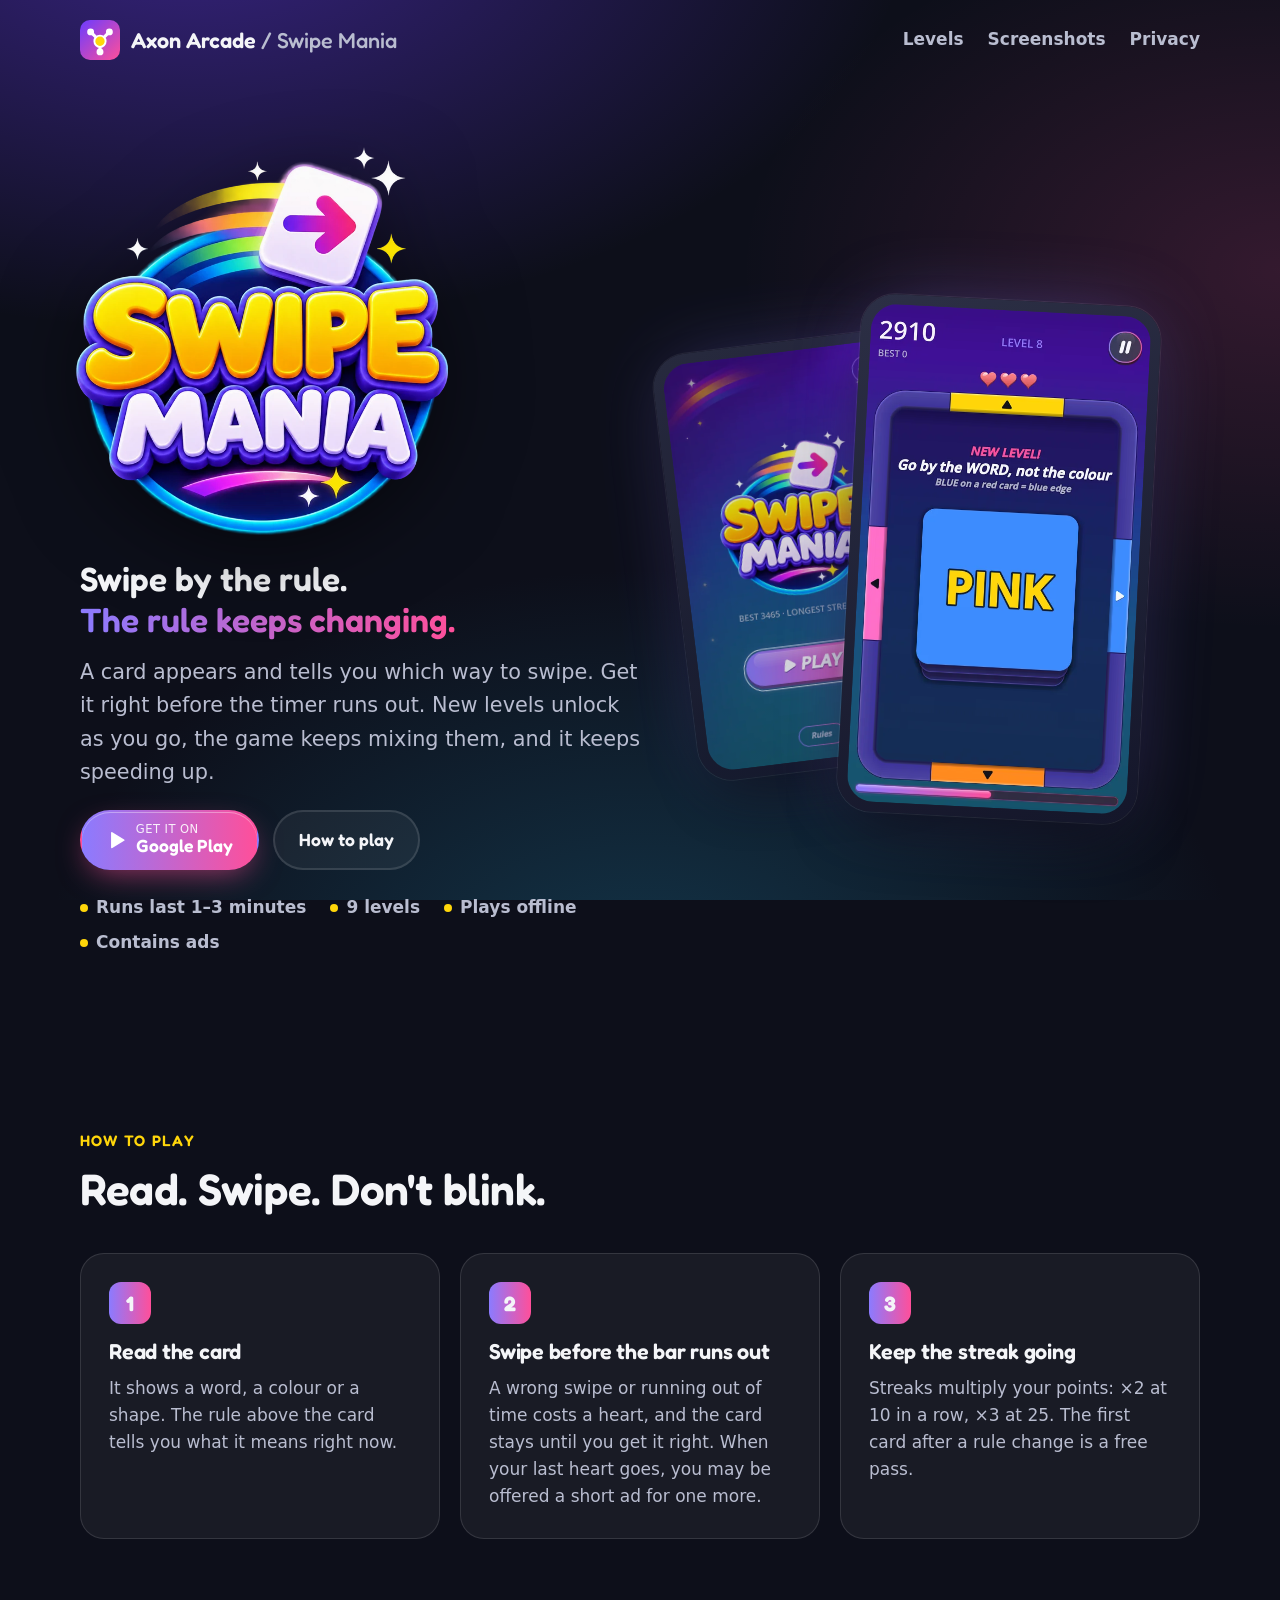
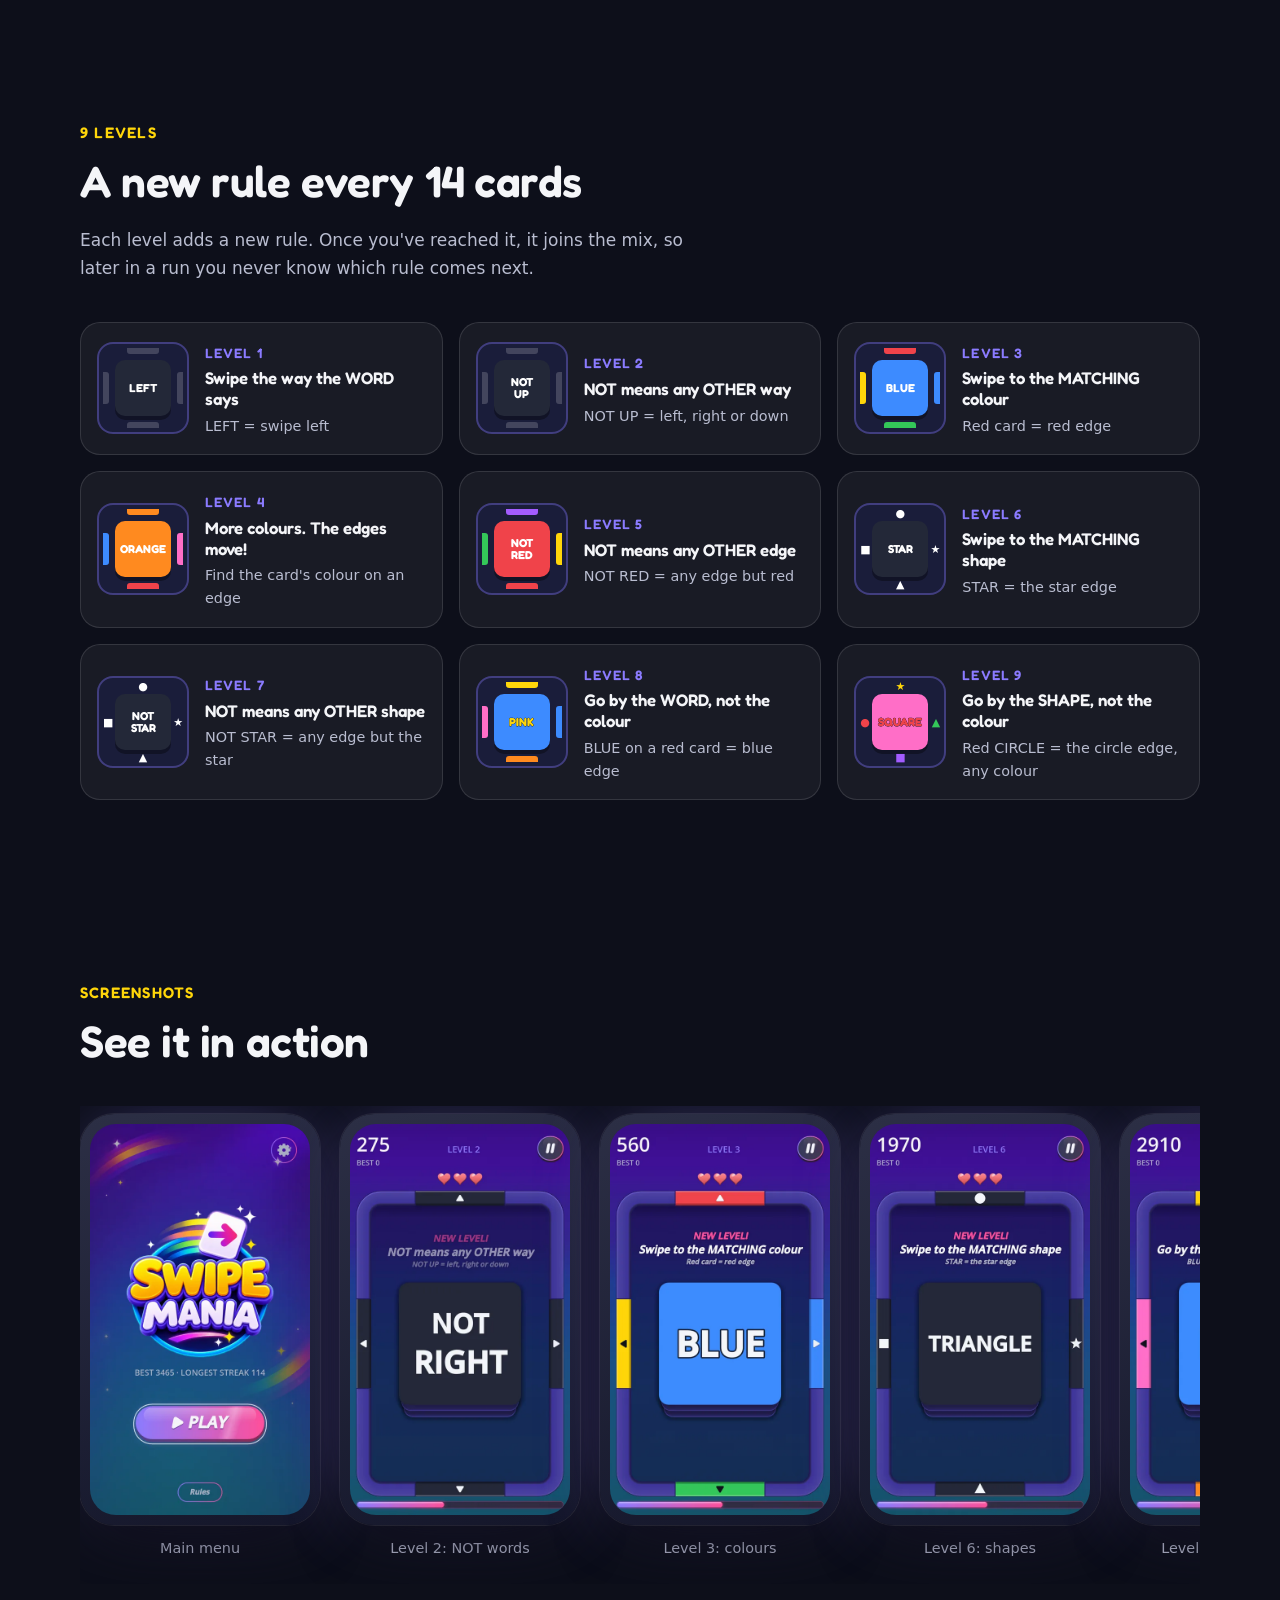
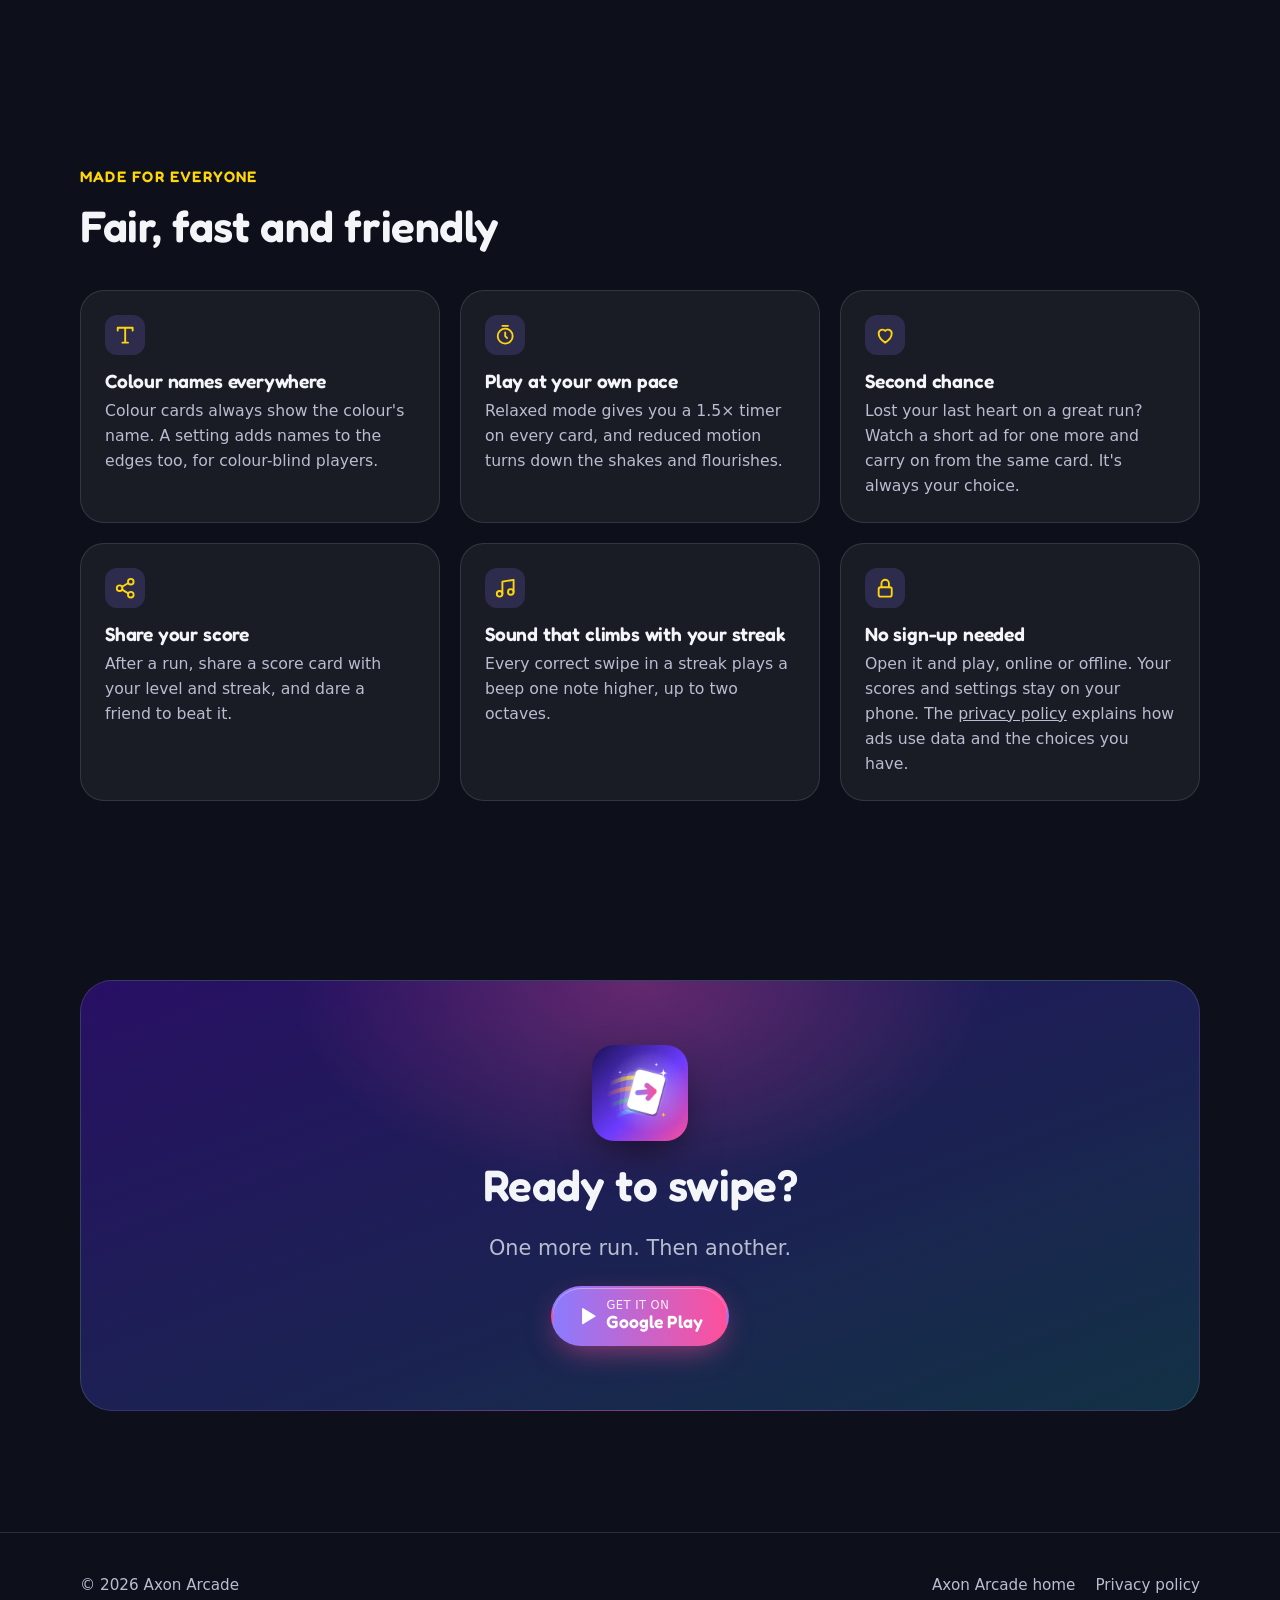
==== commit aa9681bd: "ad privacy" ====
--- a/swipe-mania/index.html
+++ b/swipe-mania/index.html
@@ -15,7 +15,7 @@
   <meta property="og:site_name" content="Axon Arcade">
   <meta property="og:title" content="Swipe Mania">
   <meta property="og:description" content="Swipe by the rule. The rule keeps changing.">
-  <meta property="og:image" content="https://axonarcade.github.io/AxonArcadeWeb/assets/img/swipe-mania/og.jpg">
+  <meta property="og:image" content="https://axonarcade.com/assets/img/swipe-mania/og.jpg">
   <meta property="og:image:width" content="1200">
   <meta property="og:image:height" content="630">
   <meta name="twitter:card" content="summary_large_image">
@@ -55,6 +55,7 @@
           <li>Runs last 1–3 minutes</li>
           <li>9 levels</li>
           <li>Plays offline</li>
+          <li>Contains ads</li>
         </ul>
       </div>
       <div class="phones" aria-hidden="true">
@@ -75,7 +76,7 @@
         </li>
         <li>
           <h3>Swipe before the bar runs out</h3>
-          <p>A wrong swipe or running out of time costs a heart. The card stays until you get it right. Three hearts and the run is over.</p>
+          <p>A wrong swipe or running out of time costs a heart, and the card stays until you get it right. When your last heart goes, you may be offered a short ad for one more.</p>
         </li>
         <li>
           <h3>Keep the streak going</h3>
@@ -223,13 +224,13 @@
         </div>
         <div class="feature">
           <div class="icon" aria-hidden="true"><svg viewBox="0 0 24 24" fill="none" stroke="currentColor" stroke-width="2" stroke-linecap="round" stroke-linejoin="round"><circle cx="12" cy="13" r="8"/><path d="M12 9v4l2 2M9 2h6"/></svg></div>
-          <h3>Relaxed mode</h3>
-          <p>Want more time to think? Relaxed mode gives you a 1.5× timer on every card.</p>
-        </div>
-        <div class="feature">
-          <div class="icon" aria-hidden="true"><svg viewBox="0 0 24 24" fill="none" stroke="currentColor" stroke-width="2" stroke-linecap="round" stroke-linejoin="round"><path d="M3 12h4l3 8 4-16 3 8h4"/></svg></div>
-          <h3>Reduced motion</h3>
-          <p>Turn down the shakes and flourishes and keep the game calm on the eyes.</p>
+          <h3>Play at your own pace</h3>
+          <p>Relaxed mode gives you a 1.5× timer on every card, and reduced motion turns down the shakes and flourishes.</p>
+        </div>
+        <div class="feature">
+          <div class="icon" aria-hidden="true"><svg viewBox="0 0 24 24" fill="none" stroke="currentColor" stroke-width="2" stroke-linecap="round" stroke-linejoin="round"><path d="M12 20s-7-4.4-7-10a4 4 0 0 1 7-2.6A4 4 0 0 1 19 10c0 5.6-7 10-7 10z"/></svg></div>
+          <h3>Second chance</h3>
+          <p>Lost your last heart on a great run? Watch a short ad for one more and carry on from the same card. It's always your choice.</p>
         </div>
         <div class="feature">
           <div class="icon" aria-hidden="true"><svg viewBox="0 0 24 24" fill="none" stroke="currentColor" stroke-width="2" stroke-linecap="round" stroke-linejoin="round"><circle cx="18" cy="5" r="3"/><circle cx="6" cy="12" r="3"/><circle cx="18" cy="19" r="3"/><path d="m8.6 13.5 6.8 4M15.4 6.5l-6.8 4"/></svg></div>
@@ -243,8 +244,8 @@
         </div>
         <div class="feature">
           <div class="icon" aria-hidden="true"><svg viewBox="0 0 24 24" fill="none" stroke="currentColor" stroke-width="2" stroke-linecap="round" stroke-linejoin="round"><rect x="5" y="11" width="14" height="10" rx="2"/><path d="M8 11V7a4 4 0 0 1 8 0v4"/></svg></div>
-          <h3>No sign-up, plays offline</h3>
-          <p>Open it and play. Your scores and settings stay on your phone. <a href="privacy.html">Read the privacy policy</a>.</p>
+          <h3>No sign-up needed</h3>
+          <p>Open it and play, online or offline. Your scores and settings stay on your phone. The <a href="privacy.html">privacy policy</a> explains how ads use data and the choices you have.</p>
         </div>
       </div>
     </section>
